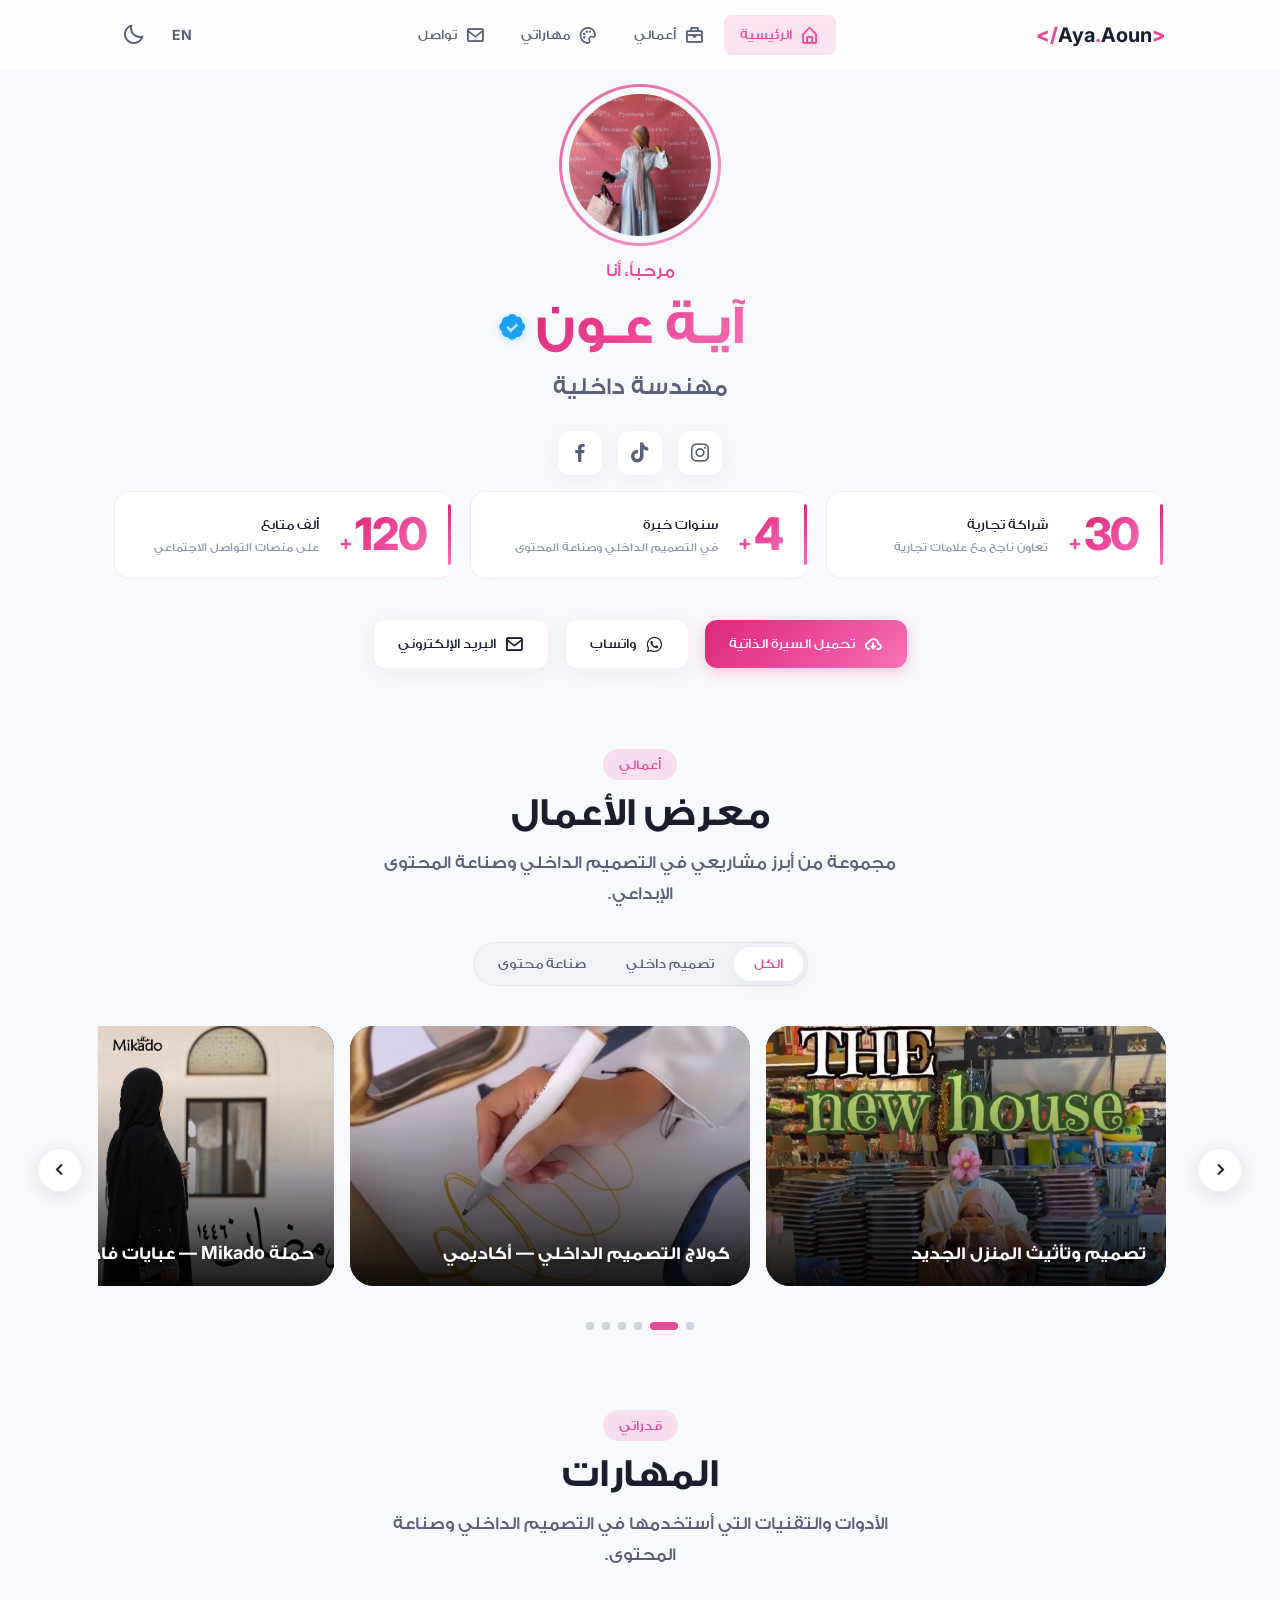
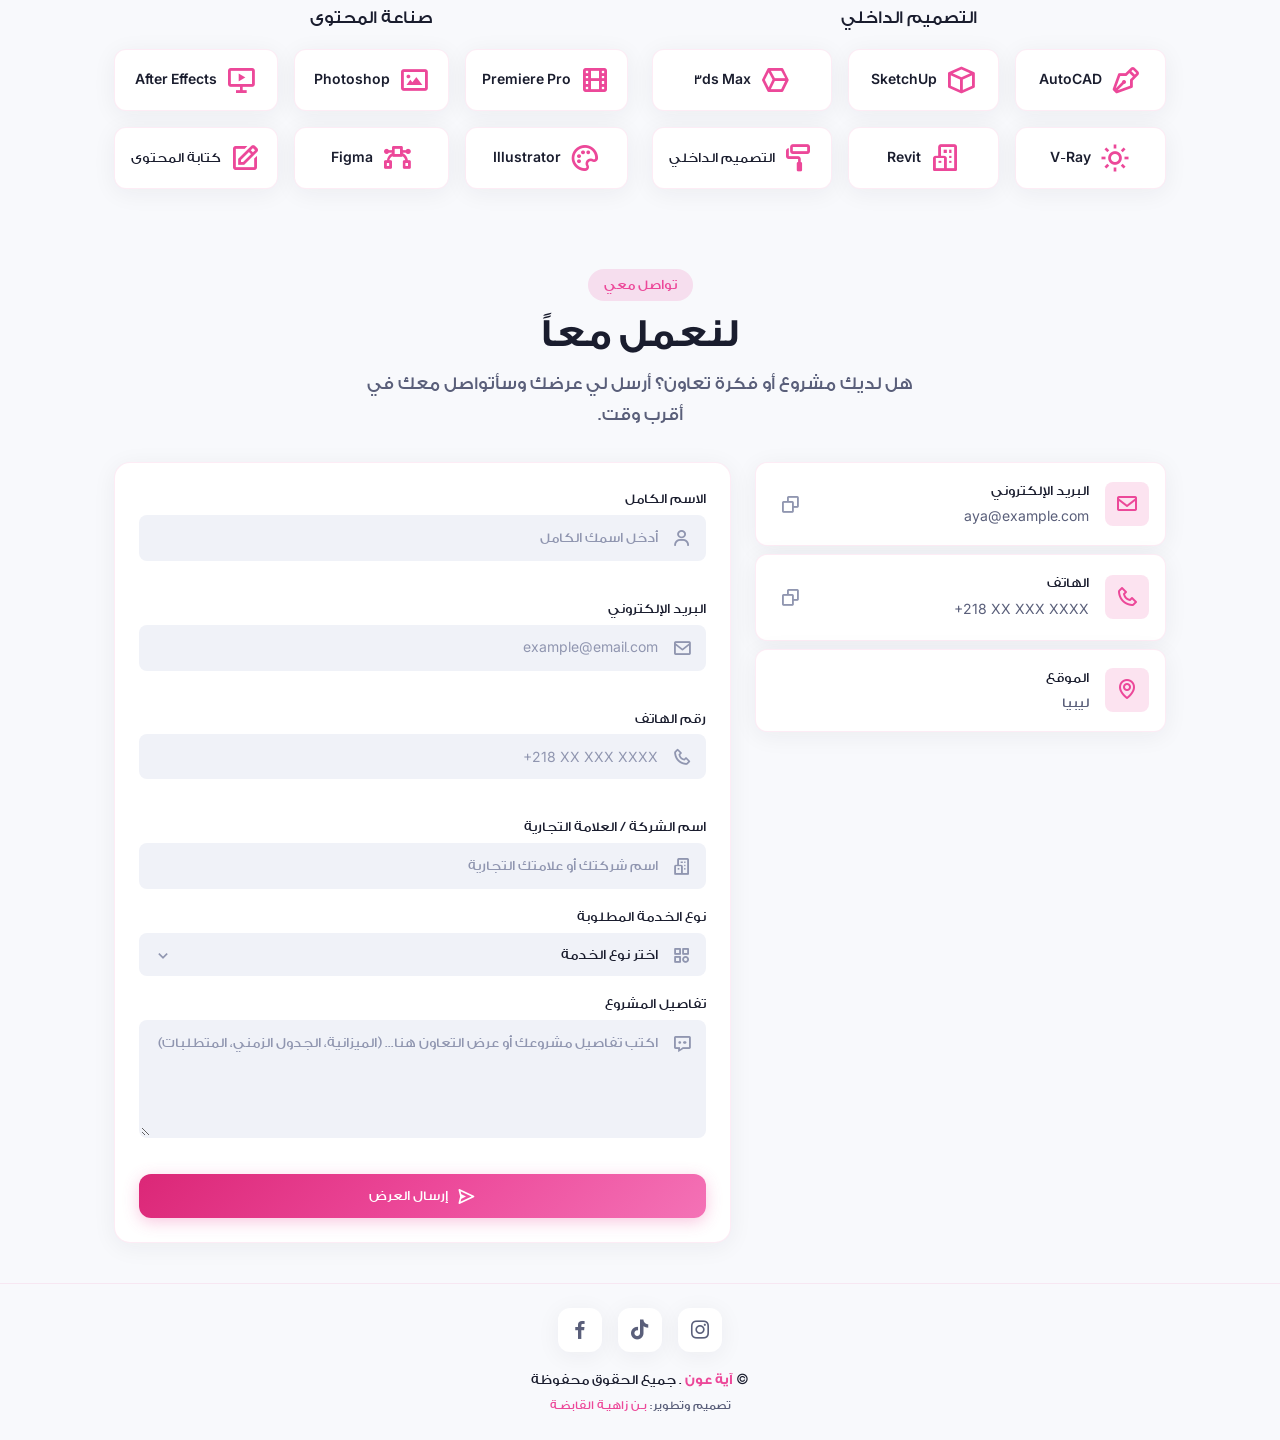
==== index.html @ ddde690d "Add sitemap and styles for Yotamo portfolio design system - Created a new sitemap.xml file for SEO o" ====
<!doctype html>
<html lang="ar" dir="rtl" data-theme="light">
  <head>
    <meta charset="UTF-8" />
    <meta name="viewport" content="width=device-width, initial-scale=1.0" />
    <title>آية عون — مهندسة داخلية | صانعة محتوى</title>
    <meta name="description" content="آية عون — مهندسة داخلية وصانعة محتوى. تصميم مساحات إبداعية وإنشاء محتوى مرئي احترافي." />

    <!-- Open Graph / Facebook -->
    <meta property="og:type" content="website" />
    <meta property="og:url" content="https://yotamo.example.com/" />
    <meta property="og:title" content="آية عون — مهندسة داخلية | صانعة محتوى" />
    <meta property="og:description" content="آية عون — مهندسة داخلية وصانعة محتوى. تصميم مساحات إبداعية وإنشاء محتوى مرئي احترافي." />
    <meta property="og:image" content="https://yotamo.example.com/assets/og-image.jpg" />

    <!-- Twitter Card -->
    <meta name="twitter:card" content="summary_large_image" />
    <meta name="twitter:title" content="آية عون — مهندسة داخلية | صانعة محتوى" />
    <meta name="twitter:description" content="آية عون — مهندسة داخلية وصانعة محتوى. تصميم مساحات إبداعية وإنشاء محتوى مرئي احترافي." />
    <meta name="twitter:image" content="https://yotamo.example.com/assets/og-image.jpg" />

    <!-- Canonical URL -->
    <link rel="canonical" href="https://yotamo.example.com/" />

    <!-- Keywords -->
    <meta name="keywords" content="آية عون, مهندسة داخلية, صانعة محتوى, تصميم داخلي, interior design, content creator, ديكور" />

    <!-- Structured Data (JSON-LD) -->
    <script type="application/ld+json">
      {
        "@context": "https://schema.org",
        "@type": "Person",
        "name": "آية عون",
        "url": "https://yotamo.example.com",
        "jobTitle": "مهندسة داخلية | صانعة محتوى",
        "description": "مهندسة داخلية وصانعة محتوى. تصميم مساحات إبداعية وإنشاء محتوى مرئي احترافي.",
        "address": {
          "@type": "PostalAddress",
          "addressCountry": "LY"
        },
        "email": "aya@example.com",
        "sameAs": []
      }
    </script>

    <!-- Favicon & Apple Touch Icon -->
    <link rel="icon" type="image/png" sizes="32x32" href="assets/favicon-32.png" />
    <link rel="apple-touch-icon" sizes="180x180" href="assets/apple-touch-icon.png" />
    <meta name="theme-color" content="#ec4899" />

    <!-- Preload hero image -->
    <link rel="preload" as="image" href="assets/images/yotamo.jpg" />

    <link rel="preconnect" href="https://fonts.googleapis.com" />
    <link rel="preconnect" href="https://fonts.gstatic.com" crossorigin />
    <link href="https://fonts.googleapis.com/css2?family=Inter:wght@300;400;500;600;700;800&display=swap" rel="stylesheet" />
    <link href="https://unpkg.com/boxicons@2.1.4/css/boxicons.min.css" rel="stylesheet" />
    <link rel="stylesheet" href="style.css" />
  </head>
  <body>
    <!-- NAVBAR -->
    <header class="navbar" id="navbar">
      <div class="navbar__container container">
        <a href="#home" class="navbar__logo" dir="ltr">
          <span class="logo-bracket">&lt;/</span>Aya<span class="logo-dot">.</span>Aoun<span class="logo-bracket">&gt;</span>
        </a>
        <nav class="navbar__menu" id="navMenu">
          <ul class="navbar__list">
            <li>
              <a href="#home" class="navbar__link active-link" data-section="home"
                ><i class="bx bx-home-alt"></i><span>الرئيسية</span></a
              >
            </li>
            <li>
              <a href="#projects" class="navbar__link" data-section="projects"
                ><i class="bx bx-briefcase"></i><span>أعمالي</span></a
              >
            </li>
            <li>
              <a href="#skills" class="navbar__link" data-section="skills"
                ><i class="bx bx-palette"></i><span>مهاراتي</span></a
              >
            </li>
            <li>
              <a href="#contact" class="navbar__link" data-section="contact"
                ><i class="bx bx-envelope"></i><span>تواصل</span></a
              >
            </li>
          </ul>
        </nav>
        <div class="navbar__actions">
          <a href="en/index.html" class="lang-toggle" aria-label="Switch to English">EN</a>
          <button class="theme-toggle" id="themeToggle" aria-label="تبديل الوضع">
            <i class="bx bx-moon" id="themeIcon"></i>
          </button>
          <button class="navbar__toggle" id="navToggle" aria-label="القائمة">
            <i class="bx bx-menu"></i>
          </button>
        </div>
      </div>
    </header>

    <main>
      <!-- HERO -->
      <section class="hero section" id="home">
        <div class="hero__container container">
          <div class="hero__content">
            <div class="hero__image-wrapper reveal">
              <div class="hero__image-ring"></div>
                <img
                  src="assets/images/yotamo.jpg"
                  alt="صورة آية عون"
                  class="hero__image"
                  loading="lazy"
                  decoding="async"
                  width="266"
                  height="400"
                />
            </div>
            <div class="hero__text reveal reveal-delay-1">
              <span class="hero__greeting">مرحباً، أنا</span>
              <h1 class="hero__name">آيـة عـون<i class="bx bxs-badge-check verified-badge"></i></h1>
              <p class="hero__title">
                <span class="hero__title-wrapper"
                  ><span class="hero__title-text" id="typingText"></span
                  ><span class="hero__cursor">|</span></span
                >
              </p>
            </div>
            <div class="hero__socials reveal reveal-delay-2">
              <a href="#" target="_blank" rel="noopener noreferrer" class="social-link" aria-label="Instagram"
                ><i class="bx bxl-instagram"></i
              ></a>
              <a href="#" target="_blank" rel="noopener noreferrer" class="social-link" aria-label="TikTok"
                ><i class="bx bxl-tiktok"></i
              ></a>
              <a href="#" target="_blank" rel="noopener noreferrer" class="social-link" aria-label="Facebook"
                ><i class="bx bxl-facebook"></i
              ></a>
            </div>
          </div>
        </div>
      </section>

      <!-- STATS -->
      <section class="stats section" id="stats">
        <div class="stats__container container">

          <div class="stats__metric reveal">
            <div class="stats__figure">
              <span class="stats__plus num-font">+</span>
              <h3 class="stats__number num-font" data-target="30">0</h3>
            </div>
            <div class="stats__meta">
              <span class="stats__label">شراكة تجارية</span>
              <span class="stats__sub">تعاون ناجح مع علامات تجارية</span>
            </div>
          </div>

          <div class="stats__metric reveal reveal-delay-1">
            <div class="stats__figure">
              <span class="stats__plus num-font">+</span>
              <h3 class="stats__number num-font" data-target="4">0</h3>
            </div>
            <div class="stats__meta">
              <span class="stats__label">سنوات خبرة</span>
              <span class="stats__sub">في التصميم الداخلي وصناعة المحتوى</span>
            </div>
          </div>

          <div class="stats__metric reveal reveal-delay-2">
            <div class="stats__figure">
              <span class="stats__plus num-font">+</span>
              <h3 class="stats__number num-font" data-target="120">0</h3>
            </div>
            <div class="stats__meta">
              <span class="stats__label">ألف متابع</span>
              <span class="stats__sub">على منصات التواصل الاجتماعي</span>
            </div>
          </div>

        </div>
      </section>

      <!-- ACTIONS -->
      <section class="actions section">
        <div class="actions__container container reveal">
          <a href="assets/cv.pdf" download class="btn btn--primary"
            ><i class="bx bx-cloud-download"></i>تحميل السيرة الذاتية</a
          >
          <a href="https://wa.me/" target="_blank" rel="noopener noreferrer" class="btn btn--secondary btn--whatsapp"
            ><i class="bx bxl-whatsapp"></i>واتساب</a
          >
          <a href="mailto:aya@example.com" class="btn btn--secondary btn--email"
            ><i class="bx bx-envelope"></i>البريد الإلكتروني</a
          >
        </div>
      </section>

      <!-- PROJECTS -->
      <section class="projects section" id="projects">
        <div class="projects__container container">
          <div class="section__header reveal">
            <span class="section__subtitle">أعمالي</span>
            <h2 class="section__title">معرض الأعمال</h2>
            <p class="section__description">
              مجموعة من أبرز مشاريعي في التصميم الداخلي وصناعة المحتوى الإبداعي.
            </p>
          </div>
          <div class="projects__tabs reveal">
            <button type="button" class="projects__tab active" data-filter="all">الكل</button>
            <button type="button" class="projects__tab" data-filter="interior">تصميم داخلي</button>
            <button type="button" class="projects__tab" data-filter="content">صناعة محتوى</button>
          </div>
          <div class="projects__carousel-wrapper">
            <button class="projects__nav projects__nav--prev" aria-label="السابق"><i class="bx bx-chevron-left"></i></button>
            <button class="projects__nav projects__nav--next" aria-label="التالي"><i class="bx bx-chevron-right"></i></button>
            <div class="projects__grid">

              <!-- Project 1 — المنزل الجديد -->
              <article class="project-card reveal" data-category="interior">
                <div class="project-card__image-wrapper">
                  <img src="assets/images/The%20new%20house.jpg" alt="تصميم المنزل الجديد" class="project-card__image" loading="lazy" decoding="async" width="800" height="450" />
                </div>
                <a href="#" class="project-card__btn"><i class="bx bx-link-external"></i>عرض المشروع</a>
                <div class="project-card__overlay">
                  <div class="project-card__content">
                    <h3 class="project-card__title">تصميم وتأثيث المنزل الجديد</h3>
                    <p class="project-card__description">تصميم داخلي متكامل من الصفر — من اختيار الأرضيات وتشطيب المساحات، وصولاً إلى انتقاء الأثاث وضبط كل تفصيلة لخلق بيئة سكنية عصرية ودافئة.</p>
                  </div>
                </div>
              </article>

              <!-- Project 2 — كولاج التصميم الداخلي -->
              <article class="project-card reveal" data-category="interior">
                <div class="project-card__image-wrapper">
                  <img src="assets/images/interior%20design.jpg" alt="كولاج التصميم الداخلي" class="project-card__image" loading="lazy" decoding="async" width="800" height="450" />
                </div>
                <a href="#" class="project-card__btn"><i class="bx bx-link-external"></i>عرض المشروع</a>
                <div class="project-card__overlay">
                  <div class="project-card__content">
                    <h3 class="project-card__title">كولاج التصميم الداخلي — أكاديمي</h3>
                    <p class="project-card__description">مشروع جامعي يعتمد تقنية الكولاج لدمج عناصر تصميمية داخلية متنوعة في تكوين بصري متناسق، يعكس الرؤية الإبداعية ومفهوم المساحة المتكاملة.</p>
                  </div>
                </div>
              </article>

              <!-- Project 3 — ميكادو -->
              <article class="project-card reveal" data-category="content">
                <div class="project-card__image-wrapper">
                  <img src="assets/images/micado.jpg" alt="حملة ميكادو للعبايات" class="project-card__image" loading="lazy" decoding="async" width="800" height="450" />
                </div>
                <a href="#" class="project-card__btn"><i class="bx bx-link-external"></i>عرض المشروع</a>
                <div class="project-card__overlay">
                  <div class="project-card__content">
                    <h3 class="project-card__title">حملة Mikado — عبايات فاخرة</h3>
                    <p class="project-card__description">إنتاج حملة ترويجية مرئية لبراند Mikado للعبايات، تضمنت تصوير وإخراج محتوى احترافي يُبرز أناقة التصاميم ويعزز الهوية البصرية للعلامة التجارية.</p>
                  </div>
                </div>
              </article>

              <!-- Project 4 — استوديو 911 -->
              <article class="project-card reveal" data-category="content">
                <div class="project-card__image-wrapper">
                  <img src="assets/images/911Studio.jpg" alt="استوديو 911" class="project-card__image" loading="lazy" decoding="async" width="800" height="450" />
                </div>
                <a href="#" class="project-card__btn"><i class="bx bx-link-external"></i>عرض المشروع</a>
                <div class="project-card__overlay">
                  <div class="project-card__content">
                    <h3 class="project-card__title">استوديو 911 — إعلان ترويجي</h3>
                    <p class="project-card__description">إنتاج محتوى تسويقي لاستوديو 911 المخصص للمصورين وصناع المحتوى، سلّط الضوء على مزايا المساحة الإبداعية واستهدف الجمهور المتخصص بأسلوب بصري مؤثر.</p>
                  </div>
                </div>
              </article>

              <!-- Project 5 — يوتامو كيتشن -->
              <article class="project-card reveal" data-category="content">
                <div class="project-card__image-wrapper">
                  <img src="assets/images/yotamo-kitchen.jpg" alt="يوتامو كيتشن" class="project-card__image" loading="lazy" decoding="async" width="800" height="450" />
                </div>
                <a href="#" class="project-card__btn"><i class="bx bx-link-external"></i>عرض المشروع</a>
                <div class="project-card__overlay">
                  <div class="project-card__content">
                    <h3 class="project-card__title">يوتامو كيتشن — فلوق ترفيهي</h3>
                    <p class="project-card__description">فلوق يومي ضمن فقرة "يوتامو كيتشن"، يرصد تجربة الطبخ بأسلوب ترفيهي تفاعلي ويكشف الجانب الإنساني الحقيقي لآية بعيداً عن الطابع الرسمي.</p>
                  </div>
                </div>
              </article>

              <!-- Project 6 — مجسمات ونماذج -->
              <article class="project-card reveal" data-category="interior">
                <div class="project-card__image-wrapper">
                  <img src="assets/images/mojasem.jpg" alt="مجسم معماري" class="project-card__image" loading="lazy" decoding="async" width="800" height="450" />
                </div>
                <a href="#" class="project-card__btn"><i class="bx bx-link-external"></i>عرض المشروع</a>
                <div class="project-card__overlay">
                  <div class="project-card__content">
                    <h3 class="project-card__title">مجسمات ونماذج — أكاديمي</h3>
                    <p class="project-card__description">توثيق كامل لرحلة صناعة مجسم معماري من الصفر حتى التسليم، وفق الأساليب المعتمدة في هندسة التصميم الداخلي عبر جميع مراحل التصميم والتنفيذ.</p>
                  </div>
                </div>
              </article>

            </div>
            <div class="projects__dots"></div>
          </div>
        </div>
      </section>

      <!-- SKILLS -->
      <section class="skills section" id="skills">
        <div class="skills__container container">
          <div class="section__header reveal">
            <span class="section__subtitle">قدراتي</span>
            <h2 class="section__title">المهارات</h2>
            <p class="section__description">
              الأدوات والتقنيات التي أستخدمها في التصميم الداخلي وصناعة المحتوى.
            </p>
          </div>
          <div class="skills__layout reveal">
            <div class="skills__group">
              <h3 class="skills__group-title">التصميم الداخلي</h3>
              <div class="skills__badges">
                <div class="skill-badge"><i class="bx bx-pen"></i><span>AutoCAD</span></div>
                <div class="skill-badge"><i class="bx bx-cube"></i><span>SketchUp</span></div>
                <div class="skill-badge"><i class="bx bx-cube-alt"></i><span>3ds Max</span></div>
                <div class="skill-badge"><i class="bx bx-sun"></i><span>V-Ray</span></div>
                <div class="skill-badge"><i class="bx bx-buildings"></i><span>Revit</span></div>
                <div class="skill-badge"><i class="bx bx-paint-roll"></i><span>التصميم الداخلي</span></div>
              </div>
            </div>
            <div class="skills__group">
              <h3 class="skills__group-title">صناعة المحتوى</h3>
              <div class="skills__badges">
                <div class="skill-badge"><i class="bx bx-film"></i><span>Premiere Pro</span></div>
                <div class="skill-badge"><i class="bx bx-image"></i><span>Photoshop</span></div>
                <div class="skill-badge"><i class="bx bx-slideshow"></i><span>After Effects</span></div>
                <div class="skill-badge"><i class="bx bx-palette"></i><span>Illustrator</span></div>
                <div class="skill-badge"><i class="bx bx-vector"></i><span>Figma</span></div>
                <div class="skill-badge"><i class="bx bx-edit"></i><span>كتابة المحتوى</span></div>
              </div>
            </div>
          </div>
        </div>
      </section>

      <!-- CONTACT -->
      <section class="contact section" id="contact">
        <div class="contact__container container">
          <div class="section__header reveal">
            <span class="section__subtitle">تواصل معي</span>
            <h2 class="section__title">لنعمل معاً</h2>
            <p class="section__description">
              هل لديك مشروع أو فكرة تعاون؟ أرسل لي عرضك وسأتواصل معك في أقرب وقت.
            </p>
          </div>
          <div class="contact__content">
            <div class="contact__info reveal">
              <div class="contact__info-card">
                <i class="bx bx-envelope"></i>
                <div>
                  <h4>البريد الإلكتروني</h4>
                  <p>aya@example.com</p>
                </div>
                <button class="copy-btn" data-copy="aya@example.com" aria-label="نسخ البريد">
                  <i class="bx bx-copy"></i>
                </button>
              </div>
              <div class="contact__info-card">
                <i class="bx bx-phone"></i>
                <div>
                  <h4>الهاتف</h4>
                  <p class="num-font">+218 XX XXX XXXX</p>
                </div>
                <button class="copy-btn" data-copy="+218XXXXXXXX" aria-label="نسخ رقم الهاتف">
                  <i class="bx bx-copy"></i>
                </button>
              </div>
              <div class="contact__info-card">
                <i class="bx bx-map"></i>
                <div>
                  <h4>الموقع</h4>
                  <p>ليبيا</p>
                </div>
              </div>
            </div>
            <form class="contact__form reveal reveal-delay-1" id="contactForm" novalidate>
              <div class="form-group">
                <label for="contactName" class="form-label">الاسم الكامل</label>
                <div class="form-input-wrapper">
                  <i class="bx bx-user"></i
                  ><input type="text" id="contactName" name="name" class="form-input" placeholder="أدخل اسمك الكامل" required />
                </div>
                <span class="form-error" id="nameError"></span>
              </div>
              <div class="form-group">
                <label for="contactEmail" class="form-label">البريد الإلكتروني</label>
                <div class="form-input-wrapper">
                  <i class="bx bx-envelope"></i
                  ><input type="email" id="contactEmail" name="email" class="form-input" placeholder="example@email.com" required />
                </div>
                <span class="form-error" id="emailError"></span>
              </div>
              <div class="form-group">
                <label for="contactPhone" class="form-label">رقم الهاتف</label>
                <div class="form-input-wrapper">
                  <i class="bx bx-phone"></i
                  ><input type="tel" id="contactPhone" name="phone" class="form-input num-font" placeholder="+218 XX XXX XXXX" dir="ltr" />
                </div>
                <span class="form-error" id="phoneError"></span>
              </div>
              <div class="form-group">
                <label for="contactCompany" class="form-label">اسم الشركة / العلامة التجارية</label>
                <div class="form-input-wrapper">
                  <i class="bx bx-buildings"></i
                  ><input type="text" id="contactCompany" name="company" class="form-input" placeholder="اسم شركتك أو علامتك التجارية" />
                </div>
              </div>
              <div class="form-group">
                <label for="contactService" class="form-label">نوع الخدمة المطلوبة</label>
                <div class="form-input-wrapper form-input-wrapper--select">
                  <i class="bx bx-category"></i>
                  <select id="contactService" name="serviceType" class="form-input" required>
                    <option value="" disabled selected>اختر نوع الخدمة</option>
                    <option value="interior-design">تصميم داخلي</option>
                    <option value="content-creation">صناعة محتوى</option>
                    <option value="product-review">مراجعة منتجات</option>
                    <option value="social-campaign">حملة تسويقية</option>
                    <option value="brand-collab">شراكة تجارية</option>
                    <option value="other">أخرى</option>
                  </select>
                  <i class="bx bx-chevron-down"></i>
                </div>
              </div>
              <div class="form-group">
                <label for="contactMessage" class="form-label">تفاصيل المشروع</label>
                <div class="form-input-wrapper form-input-wrapper--textarea">
                  <i class="bx bx-message-dots"></i
                  ><textarea id="contactMessage" name="message" class="form-input form-textarea" placeholder="اكتب تفاصيل مشروعك أو عرض التعاون هنا... (الميزانية، الجدول الزمني، المتطلبات)" rows="5" required></textarea>
                </div>
                <span class="form-error" id="messageError"></span>
              </div>
              <button type="submit" class="btn btn--primary btn--full" id="submitBtn">
                <i class="bx bx-send" id="sendIcon"></i><i class="bx bx-loader-alt bx-spin" id="spinnerIcon" style="display:none"></i><span>إرسال العرض</span>
              </button>
              <div class="form-success" id="formSuccess">
                <i class="bx bx-check-circle"></i
                ><span>تم إرسال عرضك بنجاح! سأتواصل معك قريباً ✨</span>
              </div>
              <div class="form-error-global" id="formError">
                <i class="bx bx-error-circle"></i
                ><span>حدث خطأ أثناء الإرسال. حاول مرة أخرى أو راسلني مباشرة.</span>
              </div>
            </form>
          </div>
        </div>
      </section>
    </main>

    <!-- FOOTER -->
    <footer class="footer">
      <div class="footer__container container">
        <div class="footer__socials">
          <a href="#" target="_blank" rel="noopener noreferrer" class="social-link" aria-label="Instagram"
            ><i class="bx bxl-instagram"></i
          ></a>
          <a href="#" target="_blank" rel="noopener noreferrer" class="social-link" aria-label="TikTok"
            ><i class="bx bxl-tiktok"></i
          ></a>
          <a href="#" target="_blank" rel="noopener noreferrer" class="social-link" aria-label="Facebook"
            ><i class="bx bxl-facebook"></i
          ></a>
        </div>
        <div class="footer__copy">
          <p class="footer__copyright">
            &copy; <span class="footer__brand">آية عون</span> . جميع الحقوق محفوظة
          </p>
          <p class="footer__legal">تصميم وتطوير: <a href="https://yosef.ly" target="_blank" rel="noopener noreferrer">بـن زاهيـة القابضـة</a></p>
        </div>
      </div>
    </footer>

    <button class="scroll-top" id="scrollTop" aria-label="العودة للأعلى">
      <i class="bx bx-up-arrow-alt"></i>
    </button>
    <script src="script.js"></script>
  </body>
</html>
---- style.css ----
/* ============================================
   YOTAMO PORTFOLIO — DESIGN SYSTEM & STYLES (Arabic RTL)
   Client: آية عون — مهندسة داخلية | صانعة محتوى
   Theme: Rose Pink accent on neutral background
   ============================================ */

/* ---------- GE SS Two Font (Arabic - all characters) ---------- */
@font-face {
  font-family: 'GE SS Two';
  src: local('GE SS Two Medium'), local('GESSTwoMedium-Medium'),
       url('assets/fonts/GE SS Two Medium.ttf') format('truetype');
  font-weight: 100 600;
  font-display: swap;
}

@font-face {
  font-family: 'GE SS Two';
  src: local('GE SS Two Bold'), local('GESSTwoBold-Bold'),
       url('assets/fonts/GE SS Two Bold.otf') format('opentype');
  font-weight: 700 900;
  font-display: swap;
}

/* ---------- CSS Custom Properties ---------- */
:root {
  --clr-bg-primary: #f8f9fc;
  --clr-bg-secondary: #ffffff;
  --clr-bg-tertiary: #f0f2f8;
  --clr-text-primary: #1a1d2e;
  --clr-text-secondary: #5a5f7a;
  --clr-text-muted: #9096b0;
  --clr-accent: #ec4899;
  --clr-accent-light: #f472b6;
  --clr-accent-gradient: linear-gradient(135deg, #db2777 0%, #ec4899 50%, #f472b6 100%);
  --clr-accent-glow: rgba(236, 72, 153, 0.15);
  --clr-border: rgba(236, 72, 153, 0.1);
  --clr-card-bg: #ffffff;
  --clr-card-shadow: 0 4px 24px rgba(26, 29, 46, 0.06);
  --clr-card-shadow-hover: 0 12px 40px rgba(26, 29, 46, 0.12);
  --clr-overlay: rgba(26, 29, 46, 0.7);
  --clr-success: #22c55e;
  --clr-error: #ef4444;
  --clr-navbar-bg: rgba(255, 255, 255, 0.82);
  --clr-navbar-blur: 16px;

  --ff-body: 'GE SS Two', 'Inter', -apple-system, sans-serif;
  --ff-num: 'Inter', -apple-system, sans-serif;
  --fs-xs: 0.75rem;
  --fs-sm: 0.875rem;
  --fs-base: 1rem;
  --fs-md: 1.125rem;
  --fs-lg: 1.25rem;
  --fs-xl: 1.5rem;
  --fs-2xl: 2rem;
  --fs-3xl: 2.5rem;
  --fs-4xl: 3.5rem;
  --fw-light: 300;
  --fw-regular: 400;
  --fw-medium: 500;
  --fw-semibold: 600;
  --fw-bold: 700;
  --fw-extrabold: 800;

  --space-xs: 0.25rem;
  --space-sm: 0.5rem;
  --space-md: 1rem;
  --space-lg: 1.25rem;
  --space-xl: 1.5rem;
  --space-2xl: 2rem;
  --space-3xl: 2.5rem;
  --space-4xl: 3.5rem;

  --radius-sm: 8px;
  --radius-md: 12px;
  --radius-lg: 16px;
  --radius-xl: 24px;
  --radius-full: 9999px;

  --transition-fast: 0.2s cubic-bezier(0.4, 0, 0.2, 1);
  --transition-base: 0.3s cubic-bezier(0.4, 0, 0.2, 1);
  --transition-slow: 0.5s cubic-bezier(0.4, 0, 0.2, 1);
  --transition-bounce: 0.4s cubic-bezier(0.34, 1.56, 0.64, 1);

  --z-navbar: 100;
  --z-overlay: 90;
  --z-scroll-top: 80;
  --navbar-height: 70px;
}

/* ---------- Dark Mode ---------- */
[data-theme="dark"] {
  --clr-bg-primary: #0f1121;
  --clr-bg-secondary: #181a2e;
  --clr-bg-tertiary: #1e2139;
  --clr-text-primary: #e8eaf0;
  --clr-text-secondary: #9ca0b8;
  --clr-text-muted: #6b7094;
  --clr-accent: #f472b6;
  --clr-accent-light: #f9a8d4;
  --clr-accent-gradient: linear-gradient(135deg, #ec4899 0%, #f472b6 50%, #f9a8d4 100%);
  --clr-accent-glow: rgba(244, 114, 182, 0.2);
  --clr-border: rgba(244, 114, 182, 0.12);
  --clr-card-bg: #181a2e;
  --clr-card-shadow: 0 4px 24px rgba(0, 0, 0, 0.25);
  --clr-card-shadow-hover: 0 12px 40px rgba(0, 0, 0, 0.4);
  --clr-overlay: rgba(15, 17, 33, 0.85);
  --clr-navbar-bg: rgba(15, 17, 33, 0.85);
}

/* ---------- Reset & Base ---------- */
*, *::before, *::after { margin: 0; padding: 0; box-sizing: border-box; }
html { scroll-behavior: smooth; scroll-padding-top: var(--navbar-height); }

body {
  font-family: var(--ff-body);
  font-size: var(--fs-base);
  line-height: 1.7;
  color: var(--clr-text-primary);
  background-color: var(--clr-bg-primary);
  transition: background-color var(--transition-base), color var(--transition-base);
  overflow-x: hidden;
  -webkit-font-smoothing: antialiased;
}

a { text-decoration: none; color: inherit; }
ul { list-style: none; }
img { max-width: 100%; height: auto; display: block; }
button { cursor: pointer; border: none; outline: none; background: none; font-family: inherit; }
input, textarea, select { font-family: inherit; font-size: inherit; outline: none; border: none; }

/* Number font utility */
.num-font { font-family: var(--ff-num); direction: ltr; display: inline-block; }

/* ---------- Utility ---------- */
.container { max-width: 1100px; margin: 0 auto; padding: 0 var(--space-xl); }
.section { padding: var(--space-3xl) 0; }
.section__header { text-align: center; margin-bottom: var(--space-2xl); }

.section__subtitle {
  display: inline-block; font-size: var(--fs-sm); font-weight: var(--fw-semibold);
  color: var(--clr-accent); margin-bottom: var(--space-sm);
  background: var(--clr-accent-glow); padding: var(--space-xs) var(--space-md);
  border-radius: var(--radius-full);
}
html[dir="ltr"] .section__subtitle { letter-spacing: 2px; text-transform: uppercase; }

.section__title { font-size: var(--fs-3xl); font-weight: var(--fw-bold); color: var(--clr-text-primary); margin-bottom: var(--space-sm); line-height: 1.3; }
.section__description { font-size: var(--fs-md); color: var(--clr-text-secondary); max-width: 560px; margin: 0 auto; }

/* ---------- Scroll Reveal ---------- */
.reveal { opacity: 0; transform: translateY(30px); transition: opacity 0.7s cubic-bezier(0.4, 0, 0.2, 1), transform 0.7s cubic-bezier(0.4, 0, 0.2, 1); }
.reveal.active { opacity: 1; transform: translateY(0); }
.reveal-delay-1 { transition-delay: 0.15s; }
.reveal-delay-2 { transition-delay: 0.3s; }

/* ============================================
   NAVBAR
   ============================================ */
.navbar {
  position: fixed; top: 0; left: 0; width: 100%; height: var(--navbar-height);
  background: var(--clr-navbar-bg); backdrop-filter: blur(var(--clr-navbar-blur));
  -webkit-backdrop-filter: blur(var(--clr-navbar-blur));
  z-index: var(--z-navbar); transition: background var(--transition-base), box-shadow var(--transition-base);
}
.navbar.scrolled { box-shadow: 0 2px 20px rgba(0, 0, 0, 0.08); }
.navbar__container { display: flex; align-items: center; justify-content: space-between; height: 100%; }

.navbar__logo { font-size: var(--fs-lg); font-weight: var(--fw-bold); color: var(--clr-text-primary); font-family: var(--ff-num); }
.logo-bracket { color: var(--clr-accent); font-weight: var(--fw-extrabold); }
.logo-dot { color: var(--clr-accent); }

.navbar__list { display: flex; align-items: center; gap: var(--space-xs); }
.navbar__link {
  display: flex; align-items: center; gap: var(--space-sm);
  padding: var(--space-sm) var(--space-md); font-size: var(--fs-sm); font-weight: var(--fw-medium);
  color: var(--clr-text-secondary); border-radius: var(--radius-sm);
  transition: color var(--transition-fast), background var(--transition-fast);
}
.navbar__link i { font-size: var(--fs-lg); }
.navbar__link:hover, .navbar__link.active-link { color: var(--clr-accent); background: var(--clr-accent-glow); }

.navbar__actions { display: flex; align-items: center; gap: var(--space-sm); }
.theme-toggle {
  display: flex; align-items: center; justify-content: center;
  width: 40px; height: 40px; border-radius: var(--radius-sm);
  color: var(--clr-text-secondary); font-size: var(--fs-xl);
  transition: color var(--transition-fast), background var(--transition-fast);
}
.theme-toggle:hover { color: var(--clr-accent); background: var(--clr-accent-glow); }

.lang-toggle {
  display: flex; align-items: center; justify-content: center;
  width: 40px; height: 40px; border-radius: var(--radius-sm);
  color: var(--clr-text-secondary); font-size: var(--fs-sm); font-weight: var(--fw-bold);
  font-family: var(--ff-num); cursor: pointer;
  transition: color var(--transition-fast), background var(--transition-fast);
}
.lang-toggle:hover { color: var(--clr-accent); background: var(--clr-accent-glow); }

.navbar__toggle {
  display: none; align-items: center; justify-content: center;
  width: 40px; height: 40px; border-radius: var(--radius-sm);
  color: var(--clr-text-primary); font-size: var(--fs-xl);
  transition: color var(--transition-fast), background var(--transition-fast);
}
.navbar__toggle:hover { background: var(--clr-accent-glow); }

/* ============================================
   HERO
   ============================================ */
.hero {
  display: flex; align-items: center;
  padding-top: calc(var(--navbar-height) + var(--space-lg));
  padding-bottom: var(--space-md);
}
.hero__container { width: 100%; }
.hero__content { display: flex; flex-direction: column; align-items: center; text-align: center; gap: var(--space-md); }

.hero__image-wrapper { position: relative; width: 150px; height: 150px; }
.hero__image-ring {
  position: absolute; inset: -6px; border-radius: 50%;
  background: var(--clr-accent-gradient); animation: ring-spin 8s linear infinite; opacity: 0.7;
}
@keyframes ring-spin { 0% { transform: rotate(0deg); } 100% { transform: rotate(360deg); } }
.hero__image-ring::before { content: ''; position: absolute; inset: 3px; border-radius: 50%; background: var(--clr-bg-primary); }

.hero__image {
  position: relative; width: 150px; height: 150px;
  border-radius: 50%; object-fit: cover; z-index: 1;
  border: 4px solid var(--clr-bg-primary);
}

.hero__greeting { font-size: var(--fs-md); font-weight: var(--fw-medium); color: var(--clr-accent); display: block; margin-bottom: var(--space-xs); }

.hero__name {
  font-size: var(--fs-4xl); font-weight: var(--fw-extrabold); line-height: 1.2;
  background: var(--clr-accent-gradient);
  -webkit-background-clip: text; -webkit-text-fill-color: transparent; background-clip: text;
  margin-bottom: var(--space-xs);
  display: inline-block;
  position: relative;
  padding-block: 0.05em;
}

.verified-badge {
  position: absolute;
  inset-inline-start: 100%;
  top: 50%;
  transform: translateY(-50%);
  margin-inline-start: 0.5rem;
  font-size: 0.55em;
  color: #1da1f2;
  -webkit-text-fill-color: #1da1f2;
  filter: drop-shadow(0 2px 4px rgba(29, 161, 242, 0.3));
  white-space: nowrap;
}

.hero__title { font-size: var(--fs-xl); color: var(--clr-text-secondary); margin-bottom: var(--space-xs); min-height: 1.8em; perspective: 1000px; }
.hero__title-wrapper { display: inline-flex; align-items: center; transform-style: preserve-3d; }
.hero__cursor { color: var(--clr-accent); font-weight: var(--fw-light); animation: blink 0.8s step-end infinite; margin-inline-start: 2px; }
.hero__title-text::before { content: '\200b'; }
.hero__title-text { display: inline-block; transition: transform 0.5s cubic-bezier(0.25, 0.46, 0.45, 0.94), opacity 0.4s ease; }
.hero__title-text.flip-out { transform: translateY(-20px); opacity: 0; }
.hero__title-text.flip-in { transform: translateY(20px); opacity: 0; transition: none; }
.hero__cursor.hide { display: none; }
@keyframes blink { 0%, 100% { opacity: 1; } 50% { opacity: 0; } }

.hero__description { font-size: var(--fs-base); color: var(--clr-text-secondary); max-width: 520px; margin: 0 auto; line-height: 1.8; }
.hero__socials { display: flex; gap: var(--space-md); }

.social-link {
  display: flex; align-items: center; justify-content: center;
  width: 44px; height: 44px; border-radius: var(--radius-md);
  background: var(--clr-card-bg); color: var(--clr-text-secondary);
  font-size: var(--fs-xl); box-shadow: var(--clr-card-shadow);
  transition: transform var(--transition-bounce), color var(--transition-fast), background var(--transition-fast), box-shadow var(--transition-fast);
}
.social-link:hover { transform: translateY(-4px) scale(1.05); color: #fff; background: var(--clr-accent); box-shadow: 0 8px 25px rgba(236, 72, 153, 0.35); }

/* Brand-specific social link hover colors */
.social-link[aria-label="Facebook"]:hover  { background: #1877f2; box-shadow: 0 8px 25px rgba(24, 119, 242, 0.45); }
.social-link[aria-label="TikTok"]:hover    { background: #010101; box-shadow: 0 8px 25px rgba(0, 0, 0, 0.45); }
.social-link[aria-label="Instagram"]:hover { background: var(--clr-accent); box-shadow: 0 8px 25px rgba(236, 72, 153, 0.45); }

/* ============================================
   STATS — Horizontal Metric Cards
   ============================================ */
.stats { padding-top: 0; }
.stats__container {
  display: grid;
  grid-template-columns: repeat(3, 1fr);
  gap: var(--space-md);
}

.stats__metric {
  display: flex;
  align-items: center;
  gap: var(--space-lg);
  padding: var(--space-lg) var(--space-xl);
  background: var(--clr-card-bg);
  border-radius: var(--radius-lg);
  border: 1px solid var(--clr-border);
  border-inline-start: 3px solid transparent;
  background-clip: padding-box;
  position: relative;
  transition: transform var(--transition-bounce), border-color var(--transition-fast), box-shadow var(--transition-base);
  overflow: hidden;
}
/* Gradient left border */
.stats__metric::before {
  content: '';
  position: absolute;
  inset-inline-start: 0; top: 15%; bottom: 15%;
  width: 3px;
  background: var(--clr-accent-gradient);
  border-radius: var(--radius-full);
}
.stats__metric:hover {
  transform: translateY(-4px);
  box-shadow: 0 8px 28px var(--clr-accent-glow);
  border-color: var(--clr-accent-light);
}

/* Large gradient number on one side */
.stats__figure {
  display: flex;
  align-items: baseline;
  gap: 2px;
  direction: ltr;
  flex-shrink: 0;
}
.stats__plus {
  font-size: 1.3rem; font-weight: var(--fw-bold);
  background: var(--clr-accent-gradient);
  -webkit-background-clip: text; -webkit-text-fill-color: transparent; background-clip: text;
  line-height: 1.5;
}
.stats__number {
  font-size: 2.8rem; font-weight: var(--fw-extrabold);
  background: var(--clr-accent-gradient);
  -webkit-background-clip: text; -webkit-text-fill-color: transparent; background-clip: text;
  line-height: 1; letter-spacing: -0.03em;
}

/* Text side */
.stats__meta {
  display: flex; flex-direction: column; gap: 3px;
  min-width: 0;
}
.stats__label {
  font-size: var(--fs-sm); font-weight: var(--fw-semibold);
  color: var(--clr-text-primary);
  white-space: nowrap;
}
.stats__sub {
  font-size: var(--fs-xs); color: var(--clr-text-muted);
  line-height: 1.4;
}

/* Legacy classes — keep hidden */
.stats__card, .stats__icon, .stats__value { display: none; }

/* ============================================
   ACTION BUTTONS
   ============================================ */
.actions { padding-top: 0; }
.actions__container { display: flex; justify-content: center; align-items: center; flex-wrap: wrap; gap: var(--space-md); }

.btn {
  display: inline-flex; align-items: center; gap: var(--space-sm);
  padding: 12px 24px; font-size: var(--fs-sm); font-weight: var(--fw-semibold);
  border-radius: var(--radius-md);
  transition: transform var(--transition-bounce), box-shadow var(--transition-base), background var(--transition-fast);
  cursor: pointer;
}
.btn i { font-size: var(--fs-lg); }
.btn--primary { background: var(--clr-accent-gradient); color: #ffffff; box-shadow: 0 4px 16px rgba(236, 72, 153, 0.3); }
.btn--primary:hover { transform: translateY(-3px) scale(1.03); box-shadow: 0 8px 28px rgba(236, 72, 153, 0.4); }
.btn--secondary { background: var(--clr-card-bg); color: var(--clr-text-primary); box-shadow: var(--clr-card-shadow); border: 1px solid var(--clr-border); }
.btn--secondary:hover { transform: translateY(-3px) scale(1.03); box-shadow: var(--clr-card-shadow-hover); }
.btn--whatsapp:hover { background: #25d366; color: #fff; border-color: #25d366; }
.btn--email:hover { background: #38bdf8; color: #fff; border-color: #38bdf8; }
.btn--facebook:hover { background: #1877f2; color: #fff; border-color: #1877f2; }
.btn--tiktok:hover { background: #010101; color: #fff; border-color: #010101; }
.btn--instagram:hover { background: linear-gradient(45deg, #f09433, #e6683c, #dc2743, #cc2366, #bc1888); color: #fff; border-color: transparent; }
.btn--full { width: 100%; justify-content: center; }

/* ============================================
   PROJECTS
   ============================================ */
.projects__tabs {
  display: flex; justify-content: center; align-items: center;
  width: fit-content; margin-inline: auto; margin-bottom: var(--space-xl);
  padding: 4px; background: var(--clr-bg-tertiary); border-radius: var(--radius-full);
  border: 1px solid var(--clr-border);
}
.projects__tab {
  padding: 8px 20px; font-size: var(--fs-sm); font-weight: var(--fw-medium);
  color: var(--clr-text-secondary); background: transparent;
  border-radius: var(--radius-full); border: none;
  transition: color var(--transition-fast), background var(--transition-base);
}
.projects__tab:hover { color: var(--clr-text-primary); }
.projects__tab.active {
  background: var(--clr-card-bg); color: var(--clr-accent);
  box-shadow: var(--clr-card-shadow);
}

/* --- Carousel Container --- */
.projects__carousel-wrapper { position: relative; margin: 0 calc(-1 * var(--space-md)); }

.projects__grid {
  display: flex; gap: var(--space-md);
  overflow-x: auto; overflow-y: hidden;
  scroll-snap-type: x mandatory;
  -webkit-overflow-scrolling: touch;
  padding: var(--space-md) var(--space-md);
  scrollbar-width: none;
}
.projects__grid::-webkit-scrollbar { display: none; }
.project-card.hidden { display: none; }

/* --- Navigation Arrows (desktop) --- */
.projects__nav {
  position: absolute; top: 50%; transform: translateY(-50%);
  width: 44px; height: 44px; border-radius: 50%;
  background: var(--clr-card-bg); color: var(--clr-text-primary);
  box-shadow: 0 4px 20px rgba(0,0,0,0.12);
  border: 1px solid var(--clr-border);
  display: flex; align-items: center; justify-content: center;
  font-size: var(--fs-xl); cursor: pointer; z-index: 5;
  transition: transform var(--transition-bounce), box-shadow var(--transition-base), background var(--transition-fast);
}
.projects__nav:hover { transform: translateY(-50%) scale(1.1); box-shadow: 0 6px 28px rgba(0,0,0,0.18); background: var(--clr-accent); color: #fff; }
.projects__nav--prev { left: -60px; }
.projects__nav--next { right: -60px; }

@media screen and (max-width: 850px) {
  .projects__nav { display: none; }
}

/* --- Pagination Dots --- */
.projects__dots {
  display: flex; justify-content: center; align-items: center;
  gap: 8px; margin-top: var(--space-lg);
}
.projects__dot {
  width: 8px; height: 8px; border-radius: 50%;
  background: var(--clr-text-muted); border: none; cursor: pointer;
  transition: all var(--transition-base); opacity: 0.4;
}
.projects__dot.active {
  width: 28px; border-radius: var(--radius-full);
  background: var(--clr-accent); opacity: 1;
}

/* --- Individual Card --- */
.project-card {
  position: relative; flex-shrink: 0;
  width: 400px; max-width: 85vw;
  aspect-ratio: 400 / 260; height: auto;
  border-radius: var(--radius-xl); overflow: hidden;
  background-color: #000000;
  transform: translateZ(0); /* Safari subpixel mask fix */
  scroll-snap-align: center;
  /* box-shadow removed as requested */
  cursor: pointer;
  transition: transform 0.4s ease;
}
.project-card:hover { transform: translateY(-8px); }

/* Image fills entire card naturally in landscape */
.project-card__image-wrapper { position: absolute; inset: 0; }
.project-card__image {
  display: block;
  width: 100%; height: 100%; object-fit: cover; 
  transition: transform 0.6s ease;
}
.project-card:hover .project-card__image { transform: scale(1.05); }

/* Gradient overlay at bottom */
.project-card__overlay {
  position: absolute; inset: 0;
  background: linear-gradient(0deg,
    rgba(0,0,0,0.9) 0%,
    rgba(0,0,0,0.3) 50%,
    transparent 80%);
  display: flex; flex-direction: column; justify-content: flex-end;
  padding: var(--space-md) var(--space-lg);
}

/* Content at bottom of card */
.project-card__content {
  position: relative; z-index: 2;
}

.project-card__title {
  font-size: var(--fs-md); font-weight: var(--fw-bold); color: #ffffff;
  margin-bottom: 4px; line-height: 1.3;
  text-shadow: 0 2px 10px rgba(0,0,0,0.5);
}

/* Description — slides up on hover */
.project-card__description {
  font-size: var(--fs-xs); color: rgba(255,255,255,0.9); line-height: 1.5;
  max-height: 0; overflow: hidden; opacity: 0;
  transition: max-height 0.4s ease, opacity 0.3s ease;
}
.project-card:hover .project-card__description {
  max-height: 100px; opacity: 1; margin-top: 6px;
}

/* CTA button — appears on hover at top-right */
.project-card__btn {
  display: inline-flex; align-items: center; gap: var(--space-sm);
  padding: 6px 14px; border-radius: var(--radius-full);
  background: rgba(255,255,255,0.15); color: #ffffff;
  backdrop-filter: blur(12px); -webkit-backdrop-filter: blur(12px);
  border: 1px solid rgba(255,255,255,0.2);
  font-size: 10px; font-weight: var(--fw-semibold);
  position: absolute; top: var(--space-md); inset-inline-end: var(--space-md);
  opacity: 0; transform: translateY(-5px);
  transition: all 0.3s ease;
  z-index: 3;
}
.project-card:hover .project-card__btn { opacity: 1; transform: translateY(0); }
.project-card__btn:hover { background: rgba(255,255,255,0.3); }

/* ============================================
   SKILLS — Badge Grid
   ============================================ */
.skills__layout {
  display: grid;
  grid-template-columns: repeat(2, minmax(0, 1fr));
  gap: var(--space-xl);
  align-items: flex-start;
}

.skills__group-title {
  font-size: var(--fs-md);
  font-weight: var(--fw-semibold);
  color: var(--clr-text-primary);
  margin-bottom: var(--space-md);
  text-align: center;
}

.skills__badges {
  display: grid;
  grid-template-columns: repeat(3, 1fr);
  gap: var(--space-md);
}

.skill-badge {
  display: flex; align-items: center; justify-content: center; gap: var(--space-sm);
  padding: 14px 16px;
  background: var(--clr-card-bg); border-radius: var(--radius-md);
  box-shadow: var(--clr-card-shadow); border: 1px solid var(--clr-border);
  transition: transform var(--transition-bounce), box-shadow var(--transition-base), border-color var(--transition-fast);
}

.skill-badge:hover {
  transform: translateY(-4px);
  box-shadow: var(--clr-card-shadow-hover);
  border-color: var(--clr-accent);
}

.skill-badge i { font-size: var(--fs-2xl); color: var(--clr-accent); flex-shrink: 0; }
.skill-badge span { font-size: var(--fs-sm); font-weight: var(--fw-semibold); color: var(--clr-text-primary); white-space: nowrap; overflow: hidden; text-overflow: ellipsis; }

/* ============================================
   CONTACT
   ============================================ */
.contact__content { display: grid; grid-template-columns: 1fr 1.5fr; gap: var(--space-xl); align-items: start; }
.contact__info { display: flex; flex-direction: column; gap: var(--space-sm); }

.contact__info-card {
  display: flex; align-items: center; gap: var(--space-md);
  padding: var(--space-md); background: var(--clr-card-bg);
  border-radius: var(--radius-md); box-shadow: var(--clr-card-shadow);
  border: 1px solid var(--clr-border);
  transition: transform var(--transition-bounce), box-shadow var(--transition-base);
}
.contact__info-card:hover { transform: translateY(-3px); box-shadow: var(--clr-card-shadow-hover); }
.contact__info-card > i {
  font-size: var(--fs-xl); color: var(--clr-accent);
  width: 44px; height: 44px; display: flex; align-items: center; justify-content: center;
  background: var(--clr-accent-glow); border-radius: var(--radius-sm); flex-shrink: 0;
}
.contact__info-card h4 { font-size: var(--fs-sm); font-weight: var(--fw-semibold); color: var(--clr-text-primary); margin-bottom: 2px; }
.contact__info-card p { font-size: var(--fs-sm); color: var(--clr-text-secondary); }

/* Copy Button */
.copy-btn {
  margin-inline-start: auto; flex-shrink: 0;
  display: flex; align-items: center; justify-content: center;
  width: 36px; height: 36px; border-radius: var(--radius-sm);
  color: var(--clr-text-muted); font-size: var(--fs-lg);
  transition: color var(--transition-fast), background var(--transition-fast), transform var(--transition-bounce);
  position: relative;
}
.copy-btn:hover { color: var(--clr-accent); background: var(--clr-accent-glow); transform: scale(1.1); }
.copy-btn.copied { color: var(--clr-success); }
.copy-btn::after {
  content: attr(data-tooltip);
  position: absolute; bottom: calc(100% + 6px); left: 50%; transform: translateX(-50%) scale(0.8);
  padding: 4px 10px; border-radius: var(--radius-sm);
  background: var(--clr-text-primary); color: var(--clr-bg-primary);
  font-size: var(--fs-xs); font-weight: var(--fw-medium);
  white-space: nowrap; pointer-events: none;
  opacity: 0; transition: opacity var(--transition-fast), transform var(--transition-fast);
}
.copy-btn.show-tooltip::after { opacity: 1; transform: translateX(-50%) scale(1); }

.contact__form {
  background: var(--clr-card-bg); padding: var(--space-xl);
  border-radius: var(--radius-lg); box-shadow: var(--clr-card-shadow); border: 1px solid var(--clr-border);
}

.form-group { margin-bottom: var(--space-md); }
.form-label { display: block; font-size: var(--fs-sm); font-weight: var(--fw-medium); color: var(--clr-text-primary); margin-bottom: var(--space-xs); }

.form-input-wrapper { position: relative; display: flex; align-items: center; }
.form-input-wrapper i { position: absolute; inset-inline-start: 14px; font-size: var(--fs-lg); color: var(--clr-text-muted); pointer-events: none; transition: color var(--transition-fast); }
.form-input-wrapper--textarea i { top: 14px; align-self: flex-start; }

.form-input {
  width: 100%; padding: 12px; padding-inline-start: 46px;
  background: var(--clr-bg-tertiary); border: 2px solid transparent;
  border-radius: var(--radius-sm); color: var(--clr-text-primary);
  font-size: var(--fs-sm); transition: border-color var(--transition-fast), background var(--transition-fast);
}
.form-input::placeholder { color: var(--clr-text-muted); }
.form-input:focus { border-color: var(--clr-accent); background: var(--clr-card-bg); }
.form-input-wrapper:focus-within i { color: var(--clr-accent); }
.form-textarea { resize: vertical; min-height: 100px; }

/* Phone field — RTL page with LTR number input */
#contactPhone {
  text-align: right;
  padding-inline-start: 12px;
  padding-inline-end: 46px;
}

/* Phone field in LTR (English) version — flip alignment */
[dir="ltr"] #contactPhone {
  text-align: left;
  padding-inline-start: 46px;
  padding-inline-end: 12px;
}

/* Select input */
select.form-input { appearance: none; -webkit-appearance: none; cursor: pointer; padding-inline-end: 46px; }
.form-input-wrapper--select i:last-of-type { inset-inline-start: auto; inset-inline-end: 14px; pointer-events: none; }

.form-error { display: block; font-size: var(--fs-xs); color: var(--clr-error); margin-top: 4px; min-height: 16px; }
.form-input.error { border-color: var(--clr-error); }

.form-success {
  display: none; align-items: center; justify-content: center; gap: var(--space-sm);
  padding: var(--space-sm); background: rgba(34, 197, 94, 0.1);
  color: var(--clr-success); border-radius: var(--radius-sm);
  font-size: var(--fs-sm); font-weight: var(--fw-medium); margin-top: var(--space-sm);
}
.form-success.show { display: flex; }
.form-success i { font-size: var(--fs-xl); }

.form-error-global {
  display: none; align-items: center; justify-content: center; gap: var(--space-sm);
  padding: var(--space-sm); background: rgba(239, 68, 68, 0.1);
  color: var(--clr-error); border-radius: var(--radius-sm);
  font-size: var(--fs-sm); font-weight: var(--fw-medium); margin-top: var(--space-sm);
}
.form-error-global.show { display: flex; }
.form-error-global i { font-size: var(--fs-xl); }

.btn--primary:disabled { opacity: 0.7; cursor: not-allowed; transform: none; }

/* ============================================
   FOOTER
   ============================================ */
.footer { padding: var(--space-xl) 0; border-top: 1px solid var(--clr-border); }
.footer__container { display: flex; flex-direction: column; align-items: center; gap: var(--space-md); }
.footer__socials { display: flex; gap: var(--space-md); }
.footer__copy { text-align: center; }
.footer__copyright { font-size: var(--fs-sm); color: var(--clr-text-primary); margin-bottom: 4px; }
.footer__brand { font-weight: var(--fw-bold); color: var(--clr-accent); }
.footer__legal { font-size: var(--fs-xs); color: var(--clr-text-secondary); font-weight: var(--fw-medium); }
.footer__legal a { color: var(--clr-accent); font-weight: var(--fw-semibold); transition: opacity var(--transition-fast); }
.footer__legal a:hover { opacity: 0.8; }

/* ============================================
   SCROLL TO TOP
   ============================================ */
.scroll-top {
  position: fixed; bottom: 24px; inset-inline-end: 24px;
  width: 44px; height: 44px; border-radius: var(--radius-md);
  background: var(--clr-accent-gradient); color: #ffffff; font-size: var(--fs-xl);
  display: flex; align-items: center; justify-content: center;
  box-shadow: 0 4px 16px rgba(236, 72, 153, 0.3);
  z-index: var(--z-scroll-top); opacity: 0; visibility: hidden;
  transform: translateY(20px);
  transition: opacity var(--transition-base), visibility var(--transition-base), transform var(--transition-bounce);
}
.scroll-top.show { opacity: 1; visibility: visible; transform: translateY(0); }
.scroll-top:hover { transform: translateY(-4px); }

/* ============================================
   MOBILE MENU — 768px
   ============================================ */
@media screen and (max-width: 768px) {
  .navbar__toggle { display: flex; }
  .navbar__menu {
    position: fixed; top: var(--navbar-height); left: 0; right: 0;
    background: var(--clr-card-bg); padding: var(--space-lg);
    box-shadow: 0 8px 24px rgba(0, 0, 0, 0.1);
    transform: translateY(-110%); opacity: 0; visibility: hidden;
    transition: transform var(--transition-base), opacity var(--transition-base), visibility var(--transition-base);
    z-index: var(--z-overlay);
  }
  .navbar__menu.active { transform: translateY(0); opacity: 1; visibility: visible; }
  .navbar__list { flex-direction: column; gap: var(--space-sm); }
  .navbar__link { width: 100%; padding: var(--space-sm) var(--space-md); border-radius: var(--radius-sm); }

  /* Automatic reveal for active project card on mobile */
  .project-card.is-active .project-card__image {
    transform: scale(1.05);
  }
  .project-card.is-active .project-card__description {
    max-height: 100px;
    opacity: 1;
    margin-top: 6px;
  }
  .project-card.is-active .project-card__btn {
    opacity: 1;
    transform: translateY(0);
  }
}

/* ============================================
   RESPONSIVE BREAKPOINTS
   ============================================ */
@media screen and (max-width: 1200px) { .container { max-width: 960px; } }

@media screen and (max-width: 992px) {
  :root { --fs-4xl: 2.8rem; --fs-3xl: 2rem; }
  .container { max-width: 720px; }
  .contact__content { grid-template-columns: 1fr; }
  .contact__info { flex-direction: column; }
  .contact__info-card { flex: unset; min-width: unset; width: 100%; }
  .skills__layout { grid-template-columns: 1fr; }
  .skills__badges { grid-template-columns: repeat(2, 1fr); }
}

@media screen and (max-width: 900px) {
  :root { --fs-4xl: 2.4rem; --fs-3xl: 1.75rem; --fs-2xl: 1.5rem; }
  .stats__container { grid-template-columns: 1fr; gap: var(--space-md); }
  .stats__metric { padding: var(--space-md) var(--space-xl); justify-content: center; text-align: center; }
  .stats__number { font-size: 2.2rem; }
  .stats__sub { display: block; }
  .hero__image-wrapper, .hero__image { width: 130px; height: 130px; }
  .skills__layout { grid-template-columns: 1fr; }
  .skills__badges { grid-template-columns: repeat(2, 1fr); }
  .skill-badge { padding: 12px 10px; gap: var(--space-xs); }
  .skill-badge i { font-size: var(--fs-xl); }
}

@media screen and (max-width: 600px) {
  :root { --fs-4xl: 2rem; --fs-3xl: 1.5rem; --fs-2xl: 1.25rem; }
  .container { padding: 0 var(--space-md); }
  .stats__container { grid-template-columns: 1fr; }
  .stats__sub { display: block; }
  .stats__metric { padding: var(--space-sm) var(--space-lg); gap: var(--space-md); }
  .stats__number { font-size: 2rem; }
  .projects__nav { display: none; }
  .projects__grid { padding: var(--space-md) var(--space-md); gap: var(--space-md); }
  /* Hover interactions on mobile will naturally require tapping to reveal the description */
  .actions__container { flex-direction: column; }
  .btn { width: 100%; justify-content: center; }
  .contact__info { flex-direction: column; }
  .contact__info-card { min-width: unset; width: 100%; }
  .contact__form { padding: var(--space-md); }
  .hero__image-wrapper, .hero__image { width: 110px; height: 110px; }
  .skills__badges { grid-template-columns: repeat(2, 1fr); gap: var(--space-sm); }
  .skill-badge { padding: 10px 8px; gap: 6px; }
  .skill-badge i { font-size: var(--fs-lg); }
  .skill-badge span { font-size: var(--fs-xs); }
}

/* ---------- Selection & Scrollbar ---------- */
::selection { background: var(--clr-accent); color: #ffffff; }
::-webkit-scrollbar { width: 8px; }
::-webkit-scrollbar-track { background: var(--clr-bg-primary); }
::-webkit-scrollbar-thumb { background: var(--clr-accent-light); border-radius: var(--radius-full); }
::-webkit-scrollbar-thumb:hover { background: var(--clr-accent); }
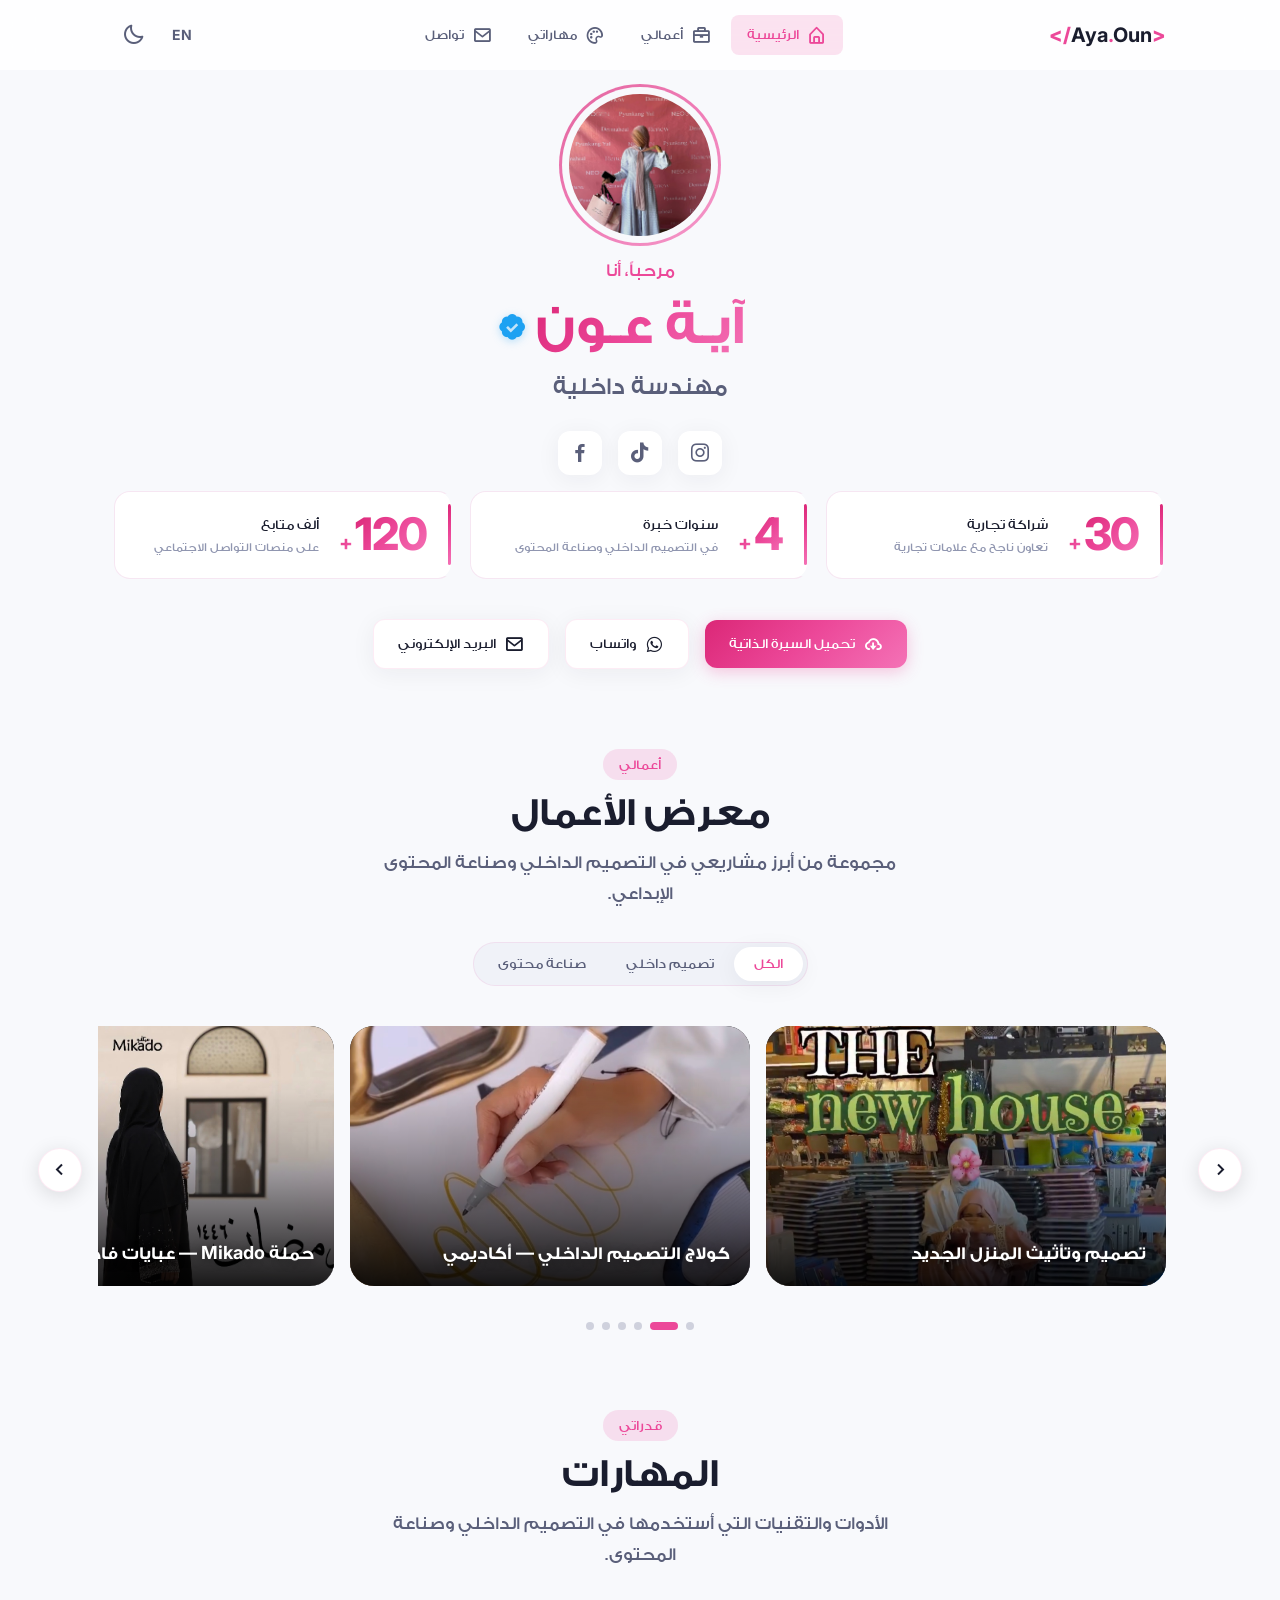
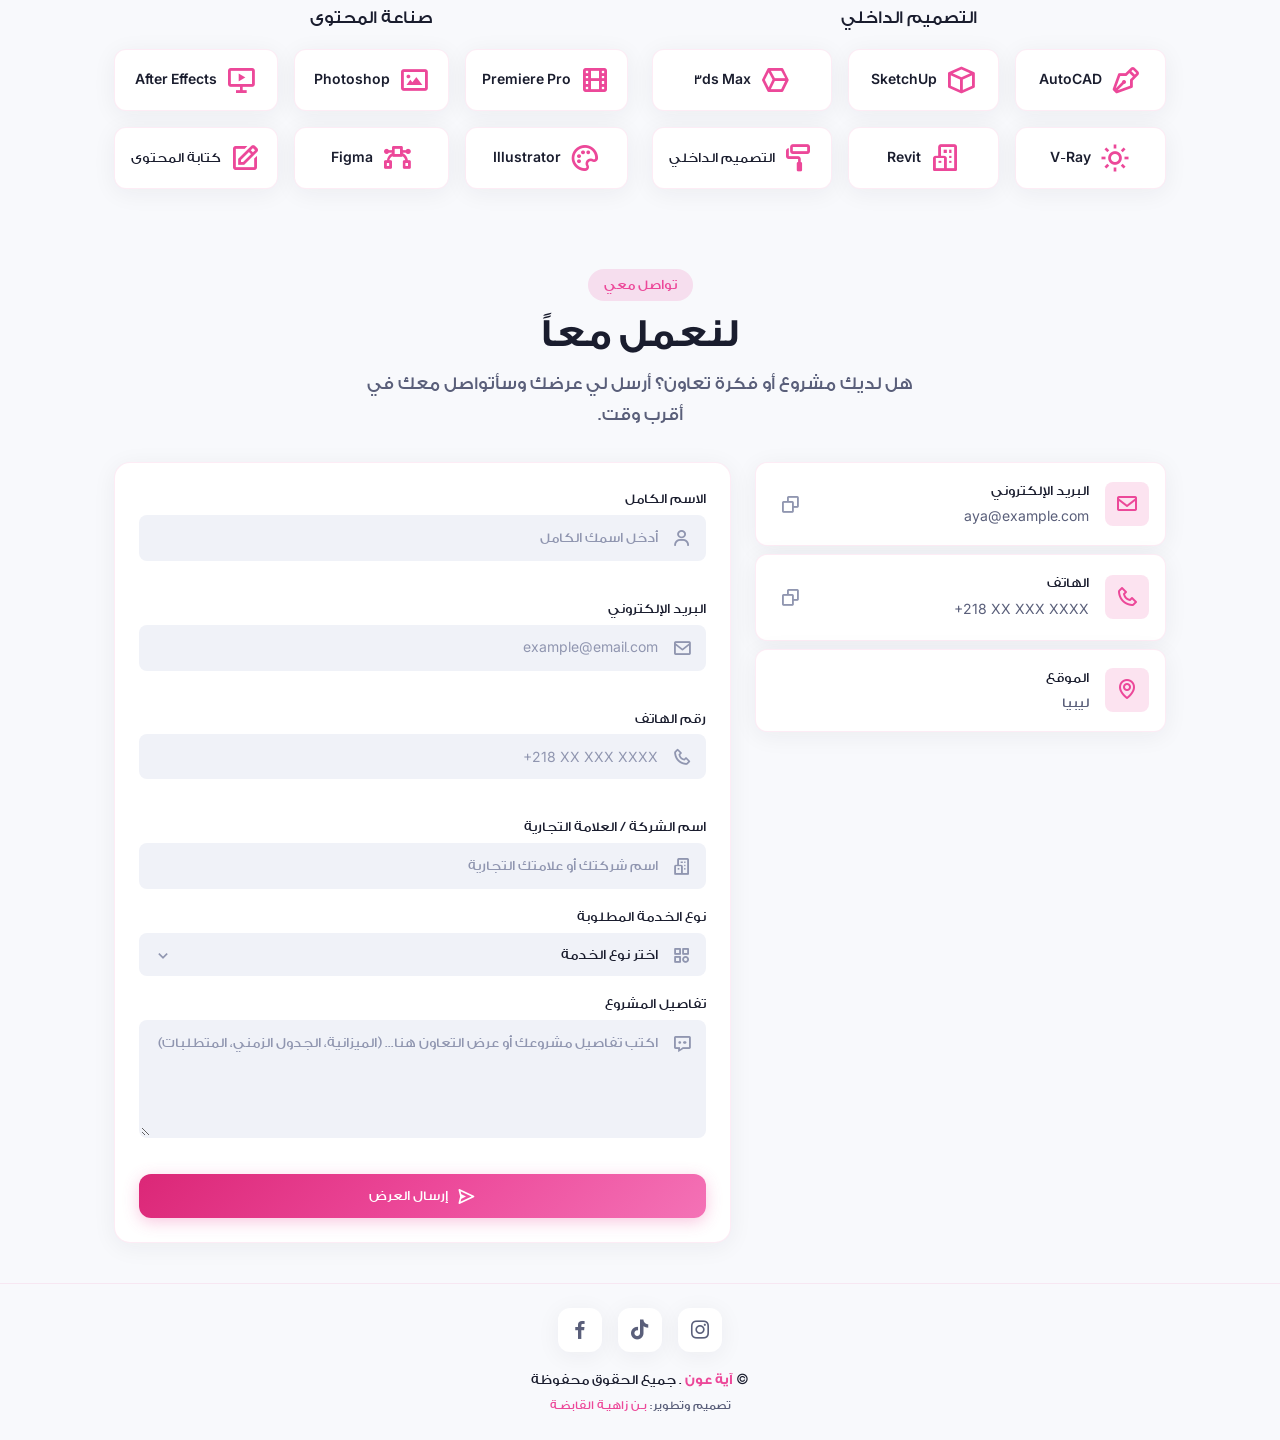
==== commit 99da79ee: "Fix spelling of "Aya Oun" in multiple files" ====
--- a/index.html
+++ b/index.html
@@ -8,19 +8,19 @@
 
     <!-- Open Graph / Facebook -->
     <meta property="og:type" content="website" />
-    <meta property="og:url" content="https://yotamo.example.com/" />
+    <meta property="og:url" content="https://yotamo.yosef.ly/" />
     <meta property="og:title" content="آية عون — مهندسة داخلية | صانعة محتوى" />
     <meta property="og:description" content="آية عون — مهندسة داخلية وصانعة محتوى. تصميم مساحات إبداعية وإنشاء محتوى مرئي احترافي." />
-    <meta property="og:image" content="https://yotamo.example.com/assets/og-image.jpg" />
+    <meta property="og:image" content="https://yotamo.yosef.ly/assets/og-image.jpg" />
 
     <!-- Twitter Card -->
     <meta name="twitter:card" content="summary_large_image" />
     <meta name="twitter:title" content="آية عون — مهندسة داخلية | صانعة محتوى" />
     <meta name="twitter:description" content="آية عون — مهندسة داخلية وصانعة محتوى. تصميم مساحات إبداعية وإنشاء محتوى مرئي احترافي." />
-    <meta name="twitter:image" content="https://yotamo.example.com/assets/og-image.jpg" />
+    <meta name="twitter:image" content="https://yotamo.yosef.ly/assets/og-image.jpg" />
 
     <!-- Canonical URL -->
-    <link rel="canonical" href="https://yotamo.example.com/" />
+    <link rel="canonical" href="https://yotamo.yosef.ly/" />
 
     <!-- Keywords -->
     <meta name="keywords" content="آية عون, مهندسة داخلية, صانعة محتوى, تصميم داخلي, interior design, content creator, ديكور" />
@@ -31,7 +31,7 @@
         "@context": "https://schema.org",
         "@type": "Person",
         "name": "آية عون",
-        "url": "https://yotamo.example.com",
+        "url": "https://yotamo.yosef.ly",
         "jobTitle": "مهندسة داخلية | صانعة محتوى",
         "description": "مهندسة داخلية وصانعة محتوى. تصميم مساحات إبداعية وإنشاء محتوى مرئي احترافي.",
         "address": {
@@ -62,7 +62,7 @@
     <header class="navbar" id="navbar">
       <div class="navbar__container container">
         <a href="#home" class="navbar__logo" dir="ltr">
-          <span class="logo-bracket">&lt;/</span>Aya<span class="logo-dot">.</span>Aoun<span class="logo-bracket">&gt;</span>
+          <span class="logo-bracket">&lt;/</span>Aya<span class="logo-dot">.</span>Oun<span class="logo-bracket">&gt;</span>
         </a>
         <nav class="navbar__menu" id="navMenu">
           <ul class="navbar__list">
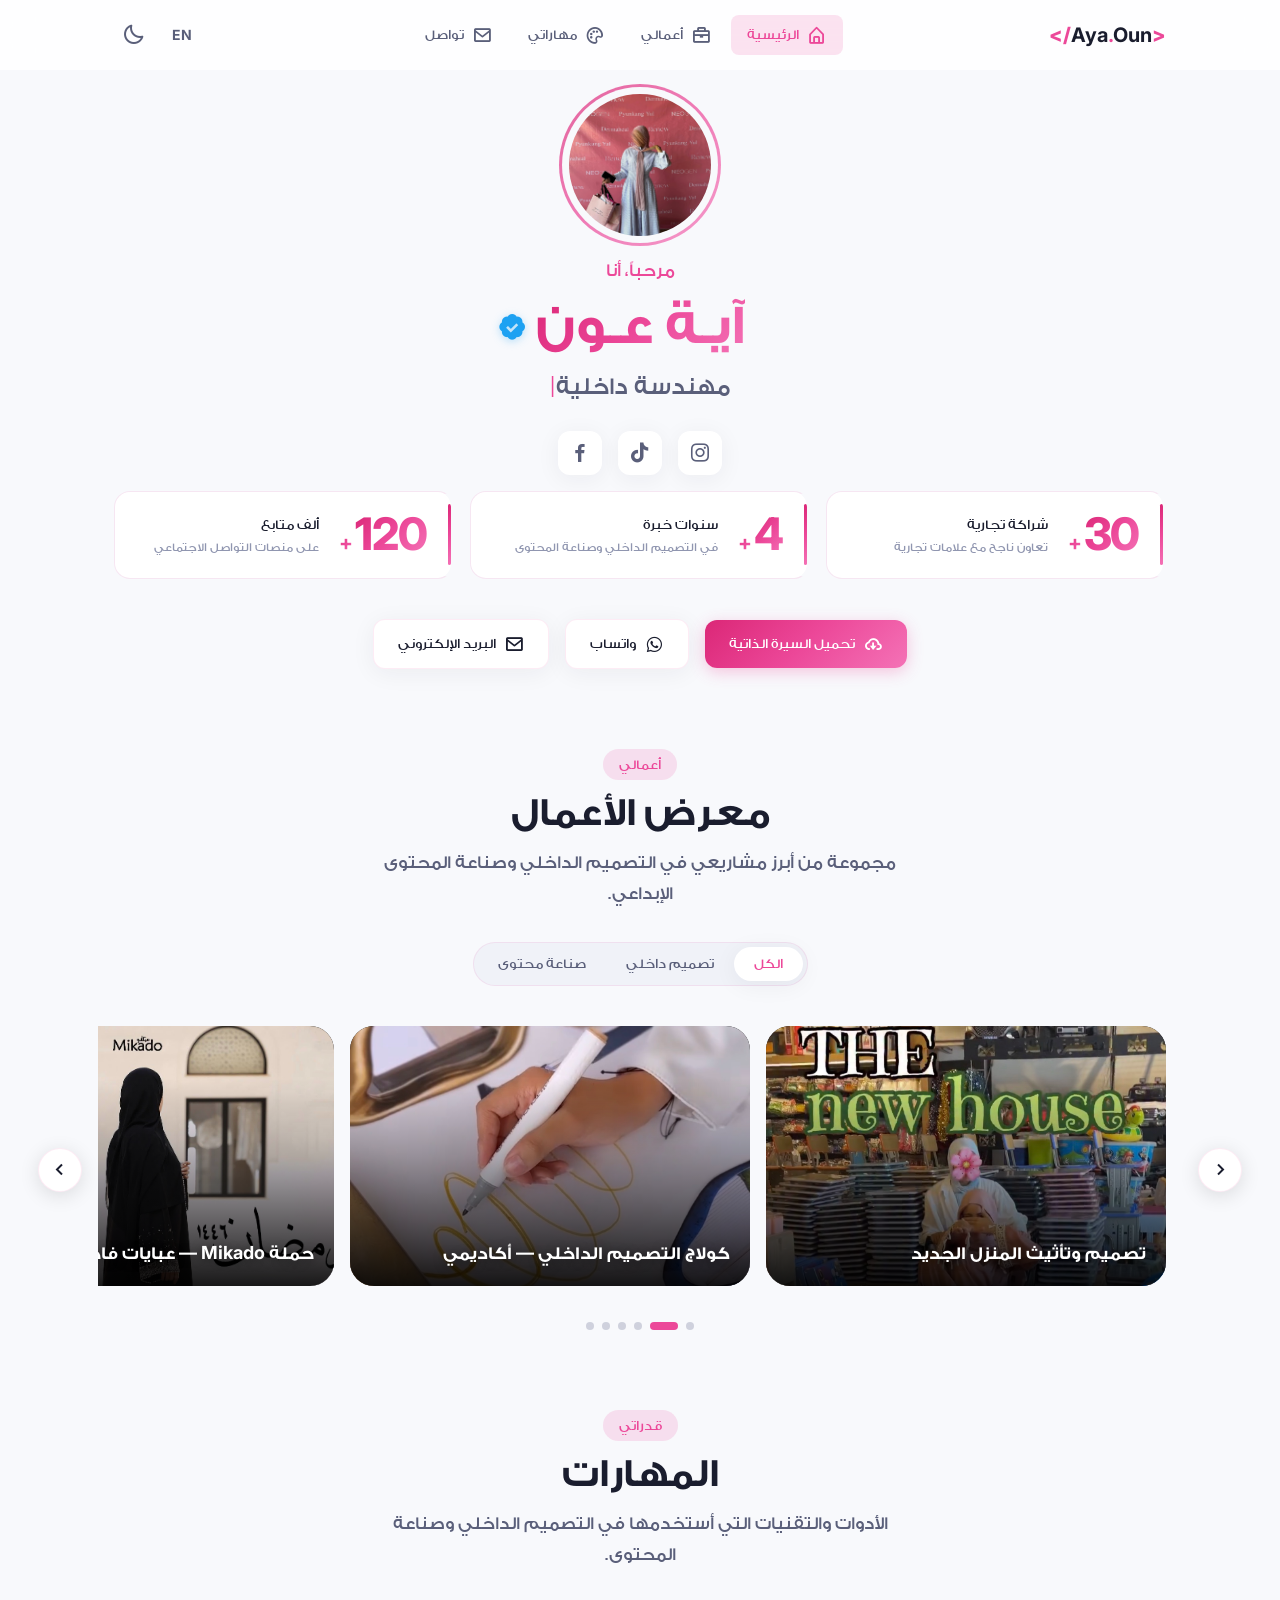
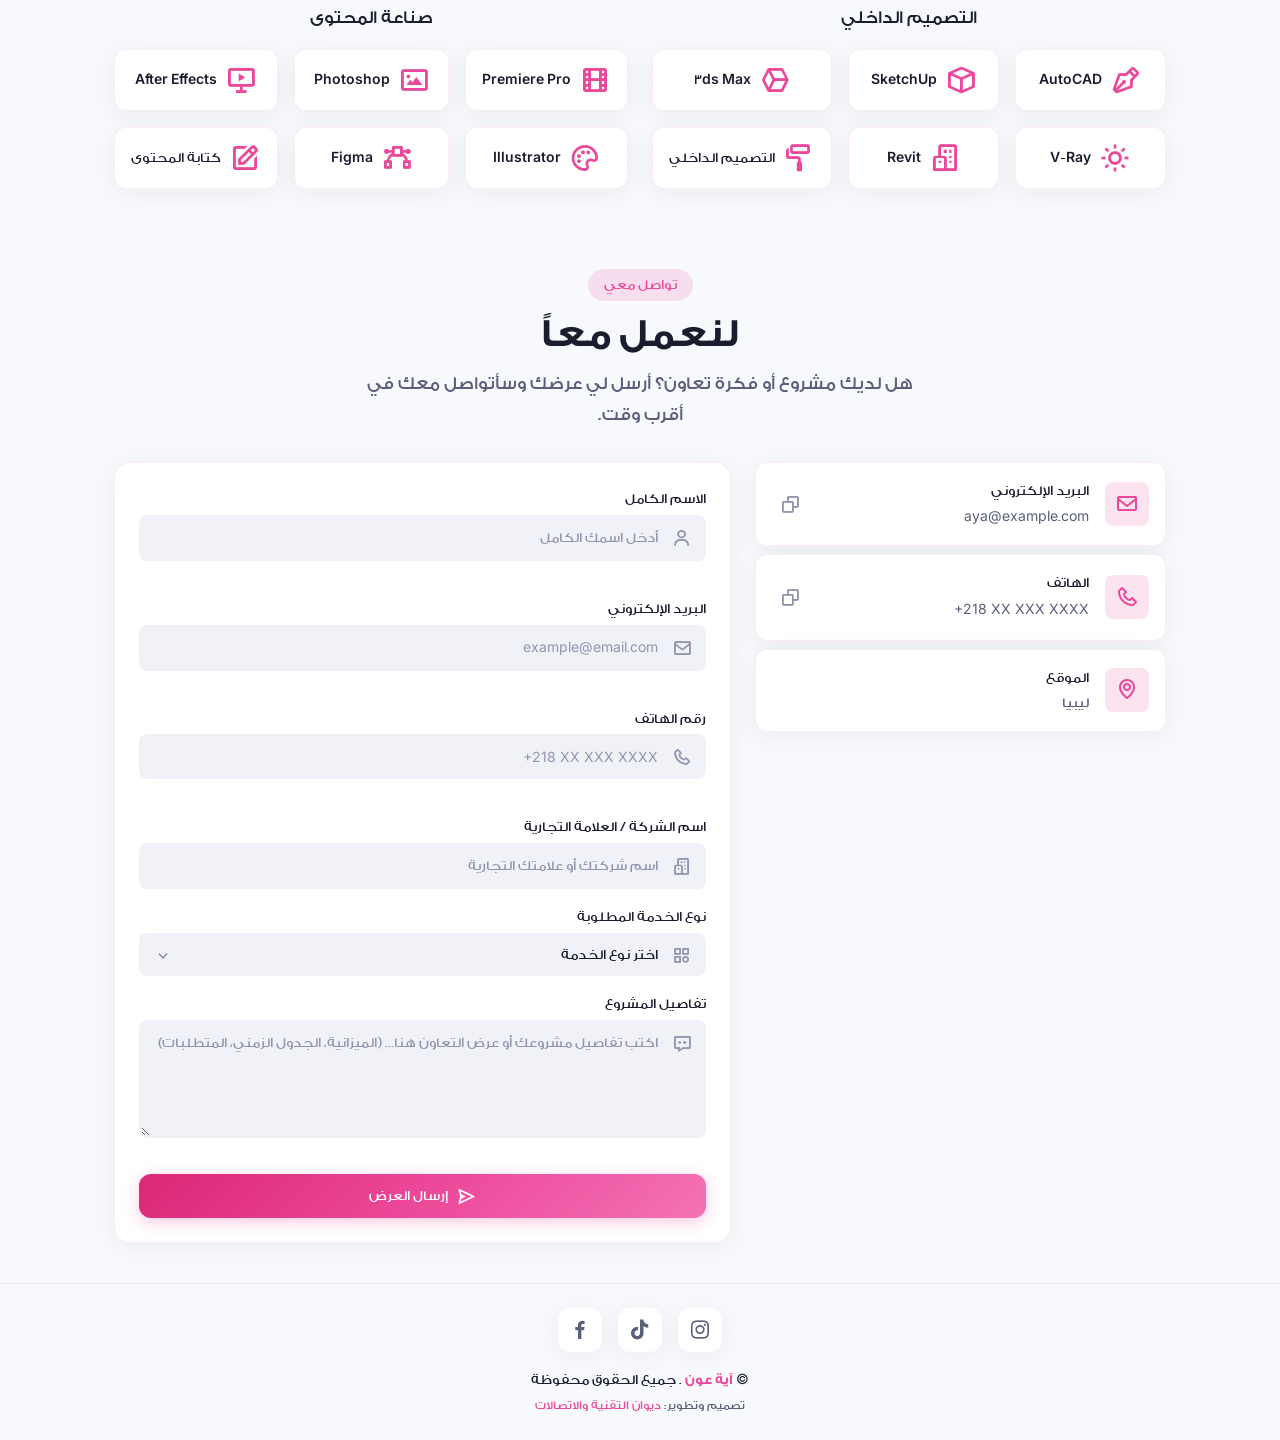
==== commit a53fb7a1: "Update footer legal text to reflect new development company name" ====
--- a/index.html
+++ b/index.html
@@ -475,7 +475,7 @@
           <p class="footer__copyright">
             &copy; <span class="footer__brand">آية عون</span> . جميع الحقوق محفوظة
           </p>
-          <p class="footer__legal">تصميم وتطوير: <a href="https://yosef.ly" target="_blank" rel="noopener noreferrer">بـن زاهيـة القابضـة</a></p>
+          <p class="footer__legal">تصميم وتطوير: <a href="https://yosef.ly" target="_blank" rel="noopener noreferrer">ديوان التقنية والاتصالات</a></p>
         </div>
       </div>
     </footer>
